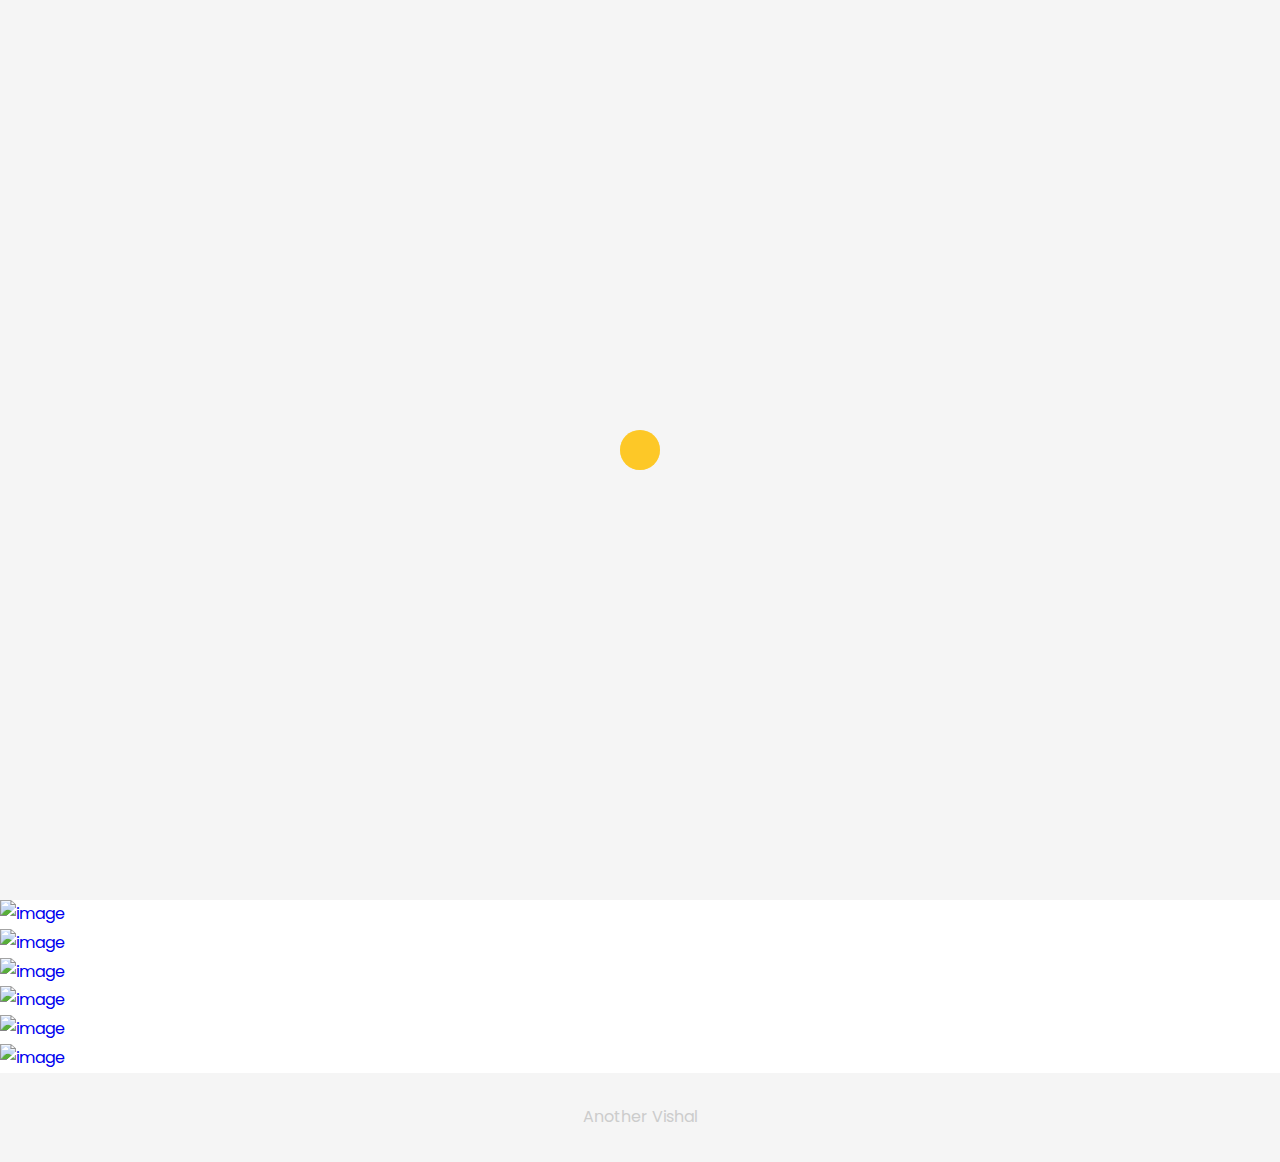
==== index.html @ 0dd6802a "nav fixed on index" ====
<!DOCTYPE html>
<html lang="en">

<head>
    <meta charset="utf-8">
    <meta http-equiv="X-UA-Compatible" content="IE=edge">
    <meta name="viewport" content="width=device-width, initial-scale=1">
    <!-- The above 3 meta tags *must* come first in the head; any other head content must come *after* these tags -->
    <title>Another</title>
    <link rel="icon" href="img/logo.png" type="image/x-icon">

    <!-- Bootstrap -->
    <link href="css/bootstrap.min.css" rel="stylesheet">
    <link href="ionicons/css/ionicons.min.css" rel="stylesheet">

    <!-- main css -->
    <link href="css/style.css" rel="stylesheet">


    <!-- modernizr -->
    <script src="js/modernizr.js"></script>

    <!-- HTML5 shim and Respond.js for IE8 support of HTML5 elements and media queries -->
    <!-- WARNING: Respond.js doesn't work if you view the page via file:// -->
    <!--[if lt IE 9]>
      <script src="https://oss.maxcdn.com/html5shiv/3.7.2/html5shiv.min.js"></script>
      <script src="https://oss.maxcdn.com/respond/1.4.2/respond.min.js"></script>
    <![endif]-->
</head>

<body>
 <!-- Preloader -->
 <div id="preloader">
    <div class="pre-container">
        <div class="spinner">
            <div class="double-bounce1"></div>
            <div class="double-bounce2"></div>
        </div>
    </div>
</div>
<!-- end Preloader -->

<div class="container-fluid">
    <!-- box header -->
    <!-- <header class="box-header"> -->
        <header >
        <!-- <div class="box-logo">
            <a href="index.html"><img src="img/logo.png" width="80" alt="Logo"></a>
        </div> -->

        <div>
            <link rel="stylesheet" href="/MyNavcss.css">
        <nav class="navbar">
            <!-- <a href="#" class="nav-logo">WebDev.</a> -->
            <div class="box-logo">
                <a href="index.html"><img src="img/logo1-01.png" height = 100 width=auto alt="Logo"></a>
            </div>
            
            
            <ul class="nav-menu">
                <li class="nav-item">
                    <a href="services.html" class="nav-link">Services</a>
                </li>
                <li class="nav-item">
                    <a href="#" class="nav-link">Blog</a>
                </li>
                <li class="nav-item">
                    <a href="#" class="nav-link">About</a>
                </li>
                <li class="nav-item">
                    <a href="#" class="nav-link">Contact</a>
                </li>
            </ul>
            <div class="hamburger">
                <span class="bar"></span>
                <span class="bar"></span>
                <span class="bar"></span>
            </div>
             </nav>
             <script src="/MyNavJs.js"></script>
       
            </div>
                <link rel="stylesheet" href="/css/style.css">
    
                 <!-- box-primary-nav-trigger -->
                 </header>
                 <!-- end box header -->

                 <!-- nav -->
    <nav>
        <ul class="box-primary-nav">
            <li class="box-label">About me</li>

            <li><a href="index.html">Intro</a> <i class="ion-ios-circle-filled color"></i></li>
            <li><a href="about.html">About me</a></li>
            <li><a href="services.html">services</a></li>
            <li><a href="portfolio.html">portfolio</a></li>
            <li><a href="contact.html">contact me</a></li>



            <li class="box-label">Follow me</li>

            <li class="box-social"><a href="#0"><i class="ion-social-facebook"></i></a></li>
            <li class="box-social"><a href="#0"><i class="ion-social-instagram-outline"></i></a></li>
            <li class="box-social"><a href="#0"><i class="ion-social-twitter"></i></a></li>
            <li class="box-social"><a href="#0"><i class="ion-social-dribbble"></i></a></li>
        </ul>
    </nav>
    <!-- end nav -->

    <!-- box-intro -->
    <section class="box-intro">
        <div class="table-cell">
            <h1 class="box-headline letters rotate-2">
                <span class="box-words-wrapper">
                    <b class="is-visible">Another.</b>
                    <b>&nbsp;Vishal.</b>
                  
                    <b>XR.</b>
                    <b>Design.</b>

                </span>
            </h1>
            <!-- <h5>I imagine, design and code experiences</h5> -->
        </div>

        <div class="mouse">
            <div class="scroll"></div>
        </div>
    </section>
    <!-- end box-intro -->
</div>

 <!-- portfolio div -->
 <div class="portfolio-div">
    <div class="portfolio">
        <div class="no-padding portfolio_container">



               <!-- single work -->
               <div class="col-md-6 col-sm-12 photography">
                <a href="single-project.html" class="portfolio_item">
                    <img src=img/Example.jpg alt="image" class="img-responsive" />
                    <div class="portfolio_item_hover">
                        <div class="portfolio-border clearfix">
                            <div class="item_info">
                                <span>Photorealistic smartwatch</span>
                                <em>Photography</em>
                            </div>
                        </div>
                    </div>
                </a>
            </div>
            <!-- end single work -->
            
                  <!-- single work -->
                  <div class="col-md-6 col-sm-12 photography">
                    <a href="single-project.html" class="portfolio_item">
                        <img src=img/Example.jpg alt="image" class="img-responsive" />
                        <div class="portfolio_item_hover">
                            <div class="portfolio-border clearfix">
                                <div class="item_info">
                                    <span>Photorealistic smartwatch</span>
                                    <em>Photography</em>
                                </div>
                            </div>
                        </div>
                    </a>
                </div>
                <!-- end single work -->
                  <!-- single work -->
                  <div class="col-md-6 col-sm-12 photography">
                    <a href="single-project.html" class="portfolio_item">
                        <img src=img/Example.jpg alt="image" class="img-responsive" />
                        <div class="portfolio_item_hover">
                            <div class="portfolio-border clearfix">
                                <div class="item_info">
                                    <span>Photorealistic smartwatch</span>
                                    <em>Photography</em>
                                </div>
                            </div>
                        </div>
                    </a>
                </div>
                <!-- end single work -->
                  <!-- single work -->
                  <div class="col-md-6 col-sm-12 photography">
                    <a href="single-project.html" class="portfolio_item">
                        <img src=img/Example.jpg alt="image" class="img-responsive" />
                        <div class="portfolio_item_hover">
                            <div class="portfolio-border clearfix">
                                <div class="item_info">
                                    <span>Photorealistic smartwatch</span>
                                    <em>Photography</em>
                                </div>
                            </div>
                        </div>
                    </a>
                </div>
                <!-- end single work -->
                  <!-- single work -->
                  <div class="col-md-6 col-sm-12 photography">
                    <a href="single-project.html" class="portfolio_item">
                        <img src=img/Example.jpg alt="image" class="img-responsive" />
                        <div class="portfolio_item_hover">
                            <div class="portfolio-border clearfix">
                                <div class="item_info">
                                    <span>Photorealistic smartwatch</span>
                                    <em>Photography</em>
                                </div>
                            </div>
                        </div>
                    </a>
                </div>
                <!-- end single work -->
                   <!-- single work -->
                   <div class="col-md-6 col-sm-12 photography">
                    <a href="single-project.html" class="portfolio_item">
                        <img src=img/Example.jpg alt="image" class="img-responsive" />
                        <div class="portfolio_item_hover">
                            <div class="portfolio-border clearfix">
                                <div class="item_info">
                                    <span>Photorealistic smartwatch</span>
                                    <em>Photography</em>
                                </div>
                            </div>
                        </div>
                    </a>
                </div>
                <!-- end single work -->


            <!-- single 
            <div class="col-md-3 col-sm-6 graphics ads">
                <a href="single-project.html" class="portfolio_item">
                    <img src=img/Example.jpg alt="image" class="img-responsive" />
                    <div class="portfolio_item_hover">
                        <div class="portfolio-border clearfix">
                            <div class="item_info">
                                <span>Mobile devices</span>
                                <em>Graphics / Ads</em>
                            </div>
                        </div>
                    </div>
                </a>
            </div>
             end single work -->

        

    



     
        </div>
        <!-- end portfolio_container -->
    </div>
    <!-- portfolio -->
</div>
<!-- end portfolio div -->


    <!-- footer -->
    <footer>
        <div class="container-fluid">
            <p class="copyright">Another Vishal</p>
        </div>
    </footer>
    <!-- end footer -->

    <!-- back to top -->
    <a href="#0" class="cd-top"><i class="ion-android-arrow-up"></i></a>
    <!-- end back to top -->



    <!-- jQuery -->
    <script src="js/jquery-2.1.1.js"></script>
    <!--  plugins -->
    <script src="js/bootstrap.min.js"></script>
    <script src="js/menu.js"></script>
    <script src="js/animated-headline.js"></script>
    <script src="js/isotope.pkgd.min.js"></script>


    <!--  custom script -->
    <script src="js/custom.js"></script>

</body>

</html>
---- css/style.css ----
/*
* Box Theme
* Created by : Ahmed Eissa
* website : www.ahmedessa.net
* behance : https://www.behance.net/3essa
*/


/* Table of Content
==================================================
	- Google fonts & font family -
	- General -
    - typography -
    - Preloader -
	- Header -
    - box intro section -
    - Portfoilo section -
    - Footer -
    - About page -
    - Services page -
    - contact page -
    - Portfolio single page -
    - Responsive media queries -
*/


/* Google fonts & font family
==================================================*/

@import url(https://fonts.googleapis.com/css?family=Poppins:400,500,600,700);

/* General
==================================================*/

html,
body {
    height: 100%;
    font-family: 'Poppins', sans-serif;
    line-height: 1.8;
    color: #999
}

.no-padding {
    padding-left: 0;
    padding-right: 0;
}

.no-padding [class^="col-"] {
    padding-left: 0;
    padding-right: 0;
}

.main-container {
    padding: 100px 0;
}

.center {
    text-align: center;
}

a {
    -webkit-transition: all .3s;
    transition: all .3s
}

.uppercase {
    text-transform: uppercase;
}

.h-30 {
    height: 30px
}

.h-10 {
    height: 10px
}

.color {
    color: #ffbf00;
    font-size: 11px;
}


/* typography
==================================================*/

h1 {
    color: #393939;
    font-size: 60px;
    text-transform: uppercase;
}

h3 {
    color: #393939;
}

h5 {
    color: #ffbf00;
}


/* preloader
==================================================*/

#preloader {
    position: fixed;
    top: 0;
    left: 0;
    right: 0;
    bottom: 0;
    background-color: #f5f5f5;
    /* change if the mask should be a color other than white */
    z-index: 1000;
    /* makes sure it stays on top */
}

.pre-container {
    position: absolute;
    left: 50%;
    top: 50%;
    bottom: auto;
    right: auto;
    -webkit-transform: translateX(-50%) translateY(-50%);
    transform: translateX(-50%) translateY(-50%);
    text-align: center;
}

.spinner {
    width: 40px;
    height: 40px;
    position: relative;
    margin: 100px auto;
}

.double-bounce1,
.double-bounce2 {
    width: 100%;
    height: 100%;
    border-radius: 50%;
    background-color: #ffbf00;
    opacity: 0.6;
    position: absolute;
    top: 0;
    left: 0;
    -webkit-animation: bounce 2.0s infinite ease-in-out;
    animation: bounce 2.0s infinite ease-in-out;
}

.double-bounce2 {
    -webkit-animation-delay: -1.0s;
    animation-delay: -1.0s;
}

@-webkit-keyframes bounce {
    0%,
    100% {
        -webkit-transform: scale(0.0)
    }
    50% {
        -webkit-transform: scale(1.0)
    }
}

@keyframes bounce {
    0%,
    100% {
        transform: scale(0.0);
        -webkit-transform: scale(0.0);
    }
    50% {
        transform: scale(1.0);
        -webkit-transform: scale(1.0);
    }
}


/* headr
==================================================*/

.box-header {
    position: absolute;
    top: 0;
    left: 0;
    background: rgba(255, 255, 255, 0.95);
    height: 50px;
    width: 100%;
    z-index: 3;
    box-shadow: 0 1px 2px rgba(0, 0, 0, 0.3);
    -webkit-font-smoothing: antialiased;
    -moz-osx-font-smoothing: grayscale;
}

.box-header {
    height: 80px;
    background: transparent;
    box-shadow: none;
}

.box-header {
    -webkit-transition: background-color 0.3s;
    transition: background-color 0.3s;
    -webkit-transform: translate3d(0, 0, 0);
    transform: translate3d(0, 0, 0);
    -webkit-backface-visibility: hidden;
    backface-visibility: hidden;
}

.box-header.is-fixed {
    position: fixed;
    top: -80px;
    background-color: rgba(255, 255, 255, 0.96);
    -webkit-transition: -webkit-transform 0.3s;
    transition: -webkit-transform 0.3s;
    transition: transform 0.3s;
    transition: transform 0.3s, -webkit-transform 0.3s;
}

.box-header.is-visible {
    -webkit-transform: translate3d(0, 100%, 0);
    transform: translate3d(0, 100%, 0);
}

.box-header.menu-is-open {
    background-color: rgba(255, 255, 255, 0.96);7
}

.box-logo {
    display: block;
    padding: px;
}

.box-primary-nav-trigger {
    position: absolute;
    right: 0;
    top: 0;
    height: 100%;
    width: 50px;
    background-color: #fff;
}

.box-primary-nav-trigger .box-menu-text {
    color: #393939;
    text-transform: uppercase;
    font-weight: 700;
    display: none;
}

.box-primary-nav-trigger .box-menu-icon {
    display: inline-block;
    position: absolute;
    left: 50%;
    top: 50%;
    bottom: auto;
    right: auto;
    -webkit-transform: translateX(-50%) translateY(-50%);
    transform: translateX(-50%) translateY(-50%);
    width: 18px;
    height: 2px;
    background-color: #393939;
    -webkit-transition: background-color 0.3s;
    transition: background-color 0.3s;
    list-style: none;
}

.box-primary-nav-trigger .box-menu-icon::before,
.box-primary-nav-trigger .box-menu-icon:after {
    content: '';
    width: 100%;
    height: 100%;
    position: absolute;
    background-color: #393939;
    right: 0;
    -webkit-transition: -webkit-transform .3s, top .3s, background-color 0s;
    -webkit-transition: top .3s, background-color 0s, -webkit-transform .3s;
    transition: top .3s, background-color 0s, -webkit-transform .3s;
    transition: transform .3s, top .3s, background-color 0s;
    transition: transform .3s, top .3s, background-color 0s, -webkit-transform .3s;
}

.box-primary-nav-trigger .box-menu-icon::before {
    top: -5px;
}

.box-primary-nav-trigger .box-menu-icon::after {
    top: 5px;
}

.box-primary-nav-trigger .box-menu-icon.is-clicked {
    background-color: rgba(255, 255, 255, 0);
}

.box-primary-nav-trigger .box-menu-icon.is-clicked::before,
.box-primary-nav-trigger .box-menu-icon.is-clicked::after {
    background-color: 393939;
}

.box-primary-nav-trigger .box-menu-icon.is-clicked::before {
    top: 0;
    -webkit-transform: rotate(135deg);
    transform: rotate(135deg);
}

.box-primary-nav-trigger .box-menu-icon.is-clicked::after {
    top: 0;
    -webkit-transform: rotate(225deg);
    transform: rotate(225deg);
}

.box-primary-nav-trigger {
    width: 100px;
    padding-left: 1em;
    background-color: transparent;
    height: 30px;
    line-height: 30px;
    right: 10px;
    top: 50%;
    bottom: auto;
    -webkit-transform: translateY(-50%);
    transform: translateY(-50%);
}

.box-primary-nav-trigger .box-menu-text {
    display: inline-block;
}

.box-primary-nav-trigger .box-menu-icon {
    left: auto;
    right: 1em;
    -webkit-transform: translateX(0) translateY(-50%);
    transform: translateX(0) translateY(-50%);
}

.box-primary-nav {
    position: fixed;
    left: 0;
    top: 0;
    height: 100%;
    width: 100%;
    background: rgba(0, 0, 0, 0.96);
    z-index: 2;
    text-align: center;
    padding: 50px 0;
    -webkit-backface-visibility: hidden;
    backface-visibility: hidden;
    overflow: auto;
    -webkit-overflow-scrolling: touch;
    -webkit-transform: translateY(-100%);
    transform: translateY(-100%);
    -webkit-transition-property: -webkit-transform;
    transition-property: -webkit-transform;
    transition-property: transform;
    transition-property: transform, -webkit-transform;
    -webkit-transition-duration: 0.4s;
    transition-duration: 0.4s;
    list-style: none;
}

.box-primary-nav li {
    font-size: 22px;
    font-size: 1.375rem;
    font-weight: 300;
    -webkit-font-smoothing: antialiased;
    -moz-osx-font-smoothing: grayscale;
    margin: .2em 0;
    text-transform: capitalize;
}

.box-primary-nav a {
    display: inline-block;
    padding: .4em 1em;
    border-radius: 0.25em;
    -webkit-transition: all 0.2s;
    transition: all 0.2s;
    color: #fff;
    text-decoration: none;
    font-weight: bold;
}
.box-primary-nav a:focus {
    outline: none;
}

.no-touch .box-primary-nav a:hover {
    text-decoration: none;
    color: #ddd;
}

.box-primary-nav .box-label {
    color: #ffbf00;
    text-transform: uppercase;
    font-weight: 700;
    font-size: 17px;
    margin: 2.4em 0 .8em;
}

.box-primary-nav .box-social {
    display: inline-block;
    margin: 10px .4em;
}

.box-primary-nav .box-social a {
    width: 30px;
    height: 30px;
    padding: 0;
    font-size: 30px
}

.box-primary-nav.is-visible {
    -webkit-transform: translateY(0);
    transform: translateY(0);
}

.box-primary-nav {
    padding: 150px 0 0;
}

.box-primary-nav li {
    font-size: 18px;
}


/* box-intro
==================================================*/

.box-intro {
    text-align: center;
    display: table;
    height: 100vh;
    width: 100%;
}

.box-intro .table-cell {
    display: table-cell;
    vertical-align: middle;
}

.box-intro em {
    font-style: normal;
    text-transform: uppercase
}

b i:last-child {
    color: #ffbf00 !important;
}

.box-intro h5 {
    letter-spacing: 4px;
    text-transform: uppercase;
    color: #999;
    line-height: 1.7
}


/* mouse effect */

.mouse {
    position: absolute;
    width: 22px;
    height: 42px;
    bottom: 40px;
    left: 50%;
    margin-left: -12px;
    border-radius: 15px;
    border: 2px solid #888;
    -webkit-animation: intro 1s;
    animation: intro 1s;
}

.scroll {
    display: block;
    width: 3px;
    height: 3px;
    margin: 6px auto;
    border-radius: 4px;
    background: #888;
    -webkit-animation: finger 2s infinite;
    animation: finger 2s infinite;
}

@-webkit-keyframes intro {
    0% {
        opacity: 0;
        -webkit-transform: translateY(40px);
        transform: translateY(40px);
    }
    100% {
        opacity: 1;
        -webkit-transform: translateY(0);
        transform: translateY(0);
    }
}

@keyframes intro {
    0% {
        opacity: 0;
        -webkit-transform: translateY(40px);
        transform: translateY(40px);
    }
    100% {
        opacity: 1;
        -webkit-transform: translateY(0);
        transform: translateY(0);
    }
}

@-webkit-keyframes finger {
    0% {
        opacity: 1;
    }
    100% {
        opacity: 0;
        -webkit-transform: translateY(20px);
        transform: translateY(20px);
    }
}

@keyframes finger {
    0% {
        opacity: 1;
    }
    100% {
        opacity: 0;
        -webkit-transform: translateY(20px);
        transform: translateY(20px);
    }
}


/* text rotate */

.box-headline {
    font-size: 130px;
    line-height: 1.0;
}

.box-words-wrapper {
    display: inline-block;
    position: relative;
}

.box-words-wrapper b {
    display: inline-block;
    position: absolute;
    white-space: nowrap;
    left: 0;
    top: 0;
}

.box-words-wrapper b.is-visible {
    position: relative;
}

.no-js .box-words-wrapper b {
    opacity: 0;
}

.no-js .box-words-wrapper b.is-visible {
    opacity: 1;
}

.box-headline.rotate-2 .box-words-wrapper {
    -webkit-perspective: 300px;
    perspective: 300px;
}

.box-headline.rotate-2 i,
.box-headline.rotate-2 em {
    display: inline-block;
    -webkit-backface-visibility: hidden;
    backface-visibility: hidden;
}

.box-headline.rotate-2 b {
    opacity: 0;
}

.box-headline.rotate-2 i {
    -webkit-transform-style: preserve-3d;
    transform-style: preserve-3d;
    -webkit-transform: translateZ(-20px) rotateX(90deg);
    transform: translateZ(-20px) rotateX(90deg);
    opacity: 0;
}

.is-visible .box-headline.rotate-2 i {
    opacity: 1;
}

.box-headline.rotate-2 i.in {
    -webkit-animation: box-rotate-2-in 0.4s forwards;
    animation: box-rotate-2-in 0.4s forwards;
}

.box-headline.rotate-2 i.out {
    -webkit-animation: box-rotate-2-out 0.4s forwards;
    animation: box-rotate-2-out 0.4s forwards;
}

.box-headline.rotate-2 em {
    -webkit-transform: translateZ(20px);
    transform: translateZ(20px);
}

.no-csstransitions .box-headline.rotate-2 i {
    -webkit-transform: rotateX(0deg);
    transform: rotateX(0deg);
    opacity: 0;
}

.no-csstransitions .box-headline.rotate-2 i em {
    -webkit-transform: scale(1);
    transform: scale(1);
}

.no-csstransitions .box-headline.rotate-2 .is-visible i {
    opacity: 1;
}

@-webkit-keyframes box-rotate-2-in {
    0% {
        opacity: 0;
        -webkit-transform: translateZ(-20px) rotateX(90deg);
    }
    60% {
        opacity: 1;
        -webkit-transform: translateZ(-20px) rotateX(-10deg);
    }
    100% {
        opacity: 1;
        -webkit-transform: translateZ(-20px) rotateX(0deg);
    }
}

@keyframes box-rotate-2-in {
    0% {
        opacity: 0;
        -webkit-transform: translateZ(-20px) rotateX(90deg);
        transform: translateZ(-20px) rotateX(90deg);
    }
    60% {
        opacity: 1;
        -webkit-transform: translateZ(-20px) rotateX(-10deg);
        transform: translateZ(-20px) rotateX(-10deg);
    }
    100% {
        opacity: 1;
        -webkit-transform: translateZ(-20px) rotateX(0deg);
        transform: translateZ(-20px) rotateX(0deg);
    }
}

@-webkit-keyframes box-rotate-2-out {
    0% {
        opacity: 1;
        -webkit-transform: translateZ(-20px) rotateX(0);
    }
    60% {
        opacity: 0;
        -webkit-transform: translateZ(-20px) rotateX(-100deg);
    }
    100% {
        opacity: 0;
        -webkit-transform: translateZ(-20px) rotateX(-90deg);
    }
}

@keyframes box-rotate-2-out {
    0% {
        opacity: 1;
        -webkit-transform: translateZ(-20px) rotateX(0);
        transform: translateZ(-20px) rotateX(0);
    }
    60% {
        opacity: 0;
        -webkit-transform: translateZ(-20px) rotateX(-100deg);
        transform: translateZ(-20px) rotateX(-100deg);
    }
    100% {
        opacity: 0;
        -webkit-transform: translateZ(-20px) rotateX(-90deg);
        transform: translateZ(-20px) rotateX(-90deg);
    }
}


/* portfolio section
==================================================*/

.portfolio .categories-grid span {
    font-size: 30px;
    margin-bottom: 30px;
    display: inline-block;
}

.portfolio .categories-grid .categories ul li {
    list-style: none;
    margin: 20px 0;
}

.portfolio .categories-grid .categories ul li a {
    display: inline-block;
    color: #60606e;
    padding: 0 10px;
    margin: 0 10px;
    -webkit-transition: all .2s ease-in-out .2s;
    transition: all .2s ease-in-out .2s;
}

.portfolio .categories-grid .categories ul li a:hover,
.portfolio .categories-grid .categories ul li a:focus {
    text-decoration: none;
}

.portfolio .categories-grid .categories ul li a.active {
    margin-left: 0;
    background-color: #ffbf00;
    padding: 0px 20px;
    color: white;
    border-radius: 25px;
    text-decoration: none;
}

.portfolio_filter {
    padding-left: 0;
}

.portfolio_item {
    position: relative;
    overflow: hidden;
    display: block;
}

.portfolio_item .portfolio_item_hover {
    position: absolute;
    top: 0px;
    left: 0px;
    height: 100%;
    width: 100%;
    background-color: rgba(0, 0, 0, .8);
    -webkit-transform: translate(-100%);
    transform: translate(-100%);
    opacity: 0;
    -webkit-transition: all .2s ease-in-out;
    transition: all .2s ease-in-out;
}

.portfolio_item .portfolio_item_hover .item_info {
    text-align: center;
    position: absolute;
    top: 50%;
    left: 50%;
    -webkit-transform: translate(-50%, -50%);
    transform: translate(-50%, -50%);
    padding: 10px;
    width: 100%;
    font-weight: bold;
}

.portfolio_item .portfolio_item_hover .item_info span {
    display: block;
    color: #fff;
    font-size: 18px;
    -webkit-transform: translateX(-100px);
    transform: translateX(-100px);
    -webkit-transition: all .2s ease-in-out .2s;
    transition: all .2s ease-in-out .2s;
    opacity: 0;
}

.portfolio_item .portfolio_item_hover .item_info em {
    font-style: normal;
    display: inline-block;
    background-color: #ffbf00;
    padding: 5px 20px;
    border-radius: 25px;
    color: #333;
    margin-top: 10px;
    -webkit-transform: translateX(-100px);
    transform: translateX(-100px);
    -webkit-transition: all .3s ease-in-out .3s;
    transition: all .3s ease-in-out .3s;
    opacity: 0;
    font-size: 10px;
    letter-spacing: 2px;
}

.portfolio_item:hover .portfolio_item_hover {
    opacity: 1;
    -webkit-transform: translateX(0);
    transform: translateX(0);
}

.portfolio_item:hover .item_info em,
.portfolio_item:hover .item_info span {
    opacity: 1;
    -webkit-transform: translateX(0);
    transform: translateX(0);
}

.portfolio .categories-grid .categories ul li {
    float: left;
}

.portfolio .categories-grid .categories ul li a {
    padding: 0 10px;
    -webkit-transition: all .2s ease-in-out .2s;
    transition: all .2s ease-in-out .2s;
}

.portfolio_filter {
    padding-left: 0;
    display: inline-block;
    margin: 0 auto;
    text-align: center;
    margin-bottom: 50px;
}

.portfolio-inner {
    padding-bottom: 0 !important;
    padding-top: 55px;
}


/* footer
==================================================*/

footer {
    padding: 30px 0;
    text-align: center;
    background: #f5f5f5
}

.copyright {
    color: #ccc;
    margin-bottom: 0;
}

footer img {
    margin: 0 auto;
}


/* backto top
==================================================*/

.cd-top {
    display: inline-block;
    height: 40px;
    width: 40px;
    position: fixed;
    bottom: 20px;
    line-height: 40px;
    font-size: 20px;
    right: 10px;
    text-align: center;
    color: #fff;
    background: rgba(255, 191, 0, 0.8);
    visibility: hidden;
    opacity: 0;
    -webkit-transition: opacity .3s 0s, visibility 0s .3s;
    transition: opacity .3s 0s, visibility 0s .3s;
}

.cd-top.cd-is-visible,
.cd-top.cd-fade-out,
.no-touch .cd-top:hover {
    -webkit-transition: opacity .3s 0s, visibility 0s 0s;
    transition: opacity .3s 0s, visibility 0s 0s;
}

.cd-top.cd-is-visible {
    /* the button becomes visible */
    visibility: visible;
    opacity: 1;
}

.cd-top.cd-fade-out {
    opacity: .5;
}

.no-touch .cd-top:hover,
.no-touch .cd-top:focus {
    background-color: #ffbf00;
    opacity: 1;
    color: #fff;
}


/* About page
==================================================*/

.top-bar {
    color: #333;
    padding: 150px 0 150px;
    background: -webkit-linear-gradient( rgba(255, 255, 255, .8), rgba(255, 255, 255, .8)), url(../img/01.jpg);
    background: linear-gradient( rgba(255, 255, 255, .8), rgba(255, 255, 255, .8)), url(../img/01.jpg);
    background-size: cover;
    background-attachment: fixed;
    background-position: center center;
    text-align: center;
}

.top-bar h1 {
    font-size: 60px;
    text-transform: uppercase;
    font-weight: 700;
    color: #999;
    line-height: 50px;
}

.top-bar p {
    font-size: 15px;
    text-transform: uppercase;
    font-weight: 500;
    color: #777;
}

.top-bar p a {
    color: #777;
}

.top-bar p a:hover,
.top-bar p a:focus {
    color: #555;
    text-decoration: none;
}

.social-ul {
    list-style: none;
    display: inline-block;
    padding-left: 0;
}

.social-ul li {
    margin: 0 10px;
    float: left;
}

.social-ul li a {
    font-size: 25px;
    color: #555;
    -webkit-transition: all .3s;
    transition: all .3s;
}

.social-ul li a:hover {
    color: #888;
}


/* Services page
==================================================*/

.size-50 {
    font-size: 50px;
}

.service-box {
    margin-bottom: 30px;
}

.service-box h3 {
    margin-top: 0;
}


/* contact page
==================================================*/

.details-text i {
    margin-right: 10px;
}

.textarea-contact {
    height: 200px;
    width: 100%;
    border: solid 1px rgba(0, 0, 0, .1);
    position: relative;
}

.textarea-contact textarea {
    height: 100%;
    width: 100%;
    border: 0;
    padding: 20px;
    background-color: transparent;
    float: left;
    z-index: 2;
    font-size: 14px;
    color: #9a9a9a;
    resize: none;
}

.textarea-contact > span {
    position: absolute;
    top: 20px;
    left: 20px;
    -webkit-transform: translateY(-50%);
    transform: translateY(-50%);
    font-size: 12px;
    text-transform: uppercase;
    color: #cdcdcd;
    -webkit-transition: all .2s ease-in-out;
    transition: all .2s ease-in-out;
    z-index: 1;
}

.input-contact {
    height: 40px;
    width: 100%;
    border: solid 1px rgba(0, 0, 0, .1);
    position: relative;
    margin-bottom: 30px;
}

.input-contact input[type="text"] {
    height: 100%;
    width: 100%;
    border: 0;
    padding: 0 20px;
    float: left;
    position: relative;
    background-color: transparent;
    z-index: 2;
    font-size: 14px;
    color: #9a9a9a;
}

.input-contact > span {
    position: absolute;
    top: 50%;
    left: 20px;
    -webkit-transform: translateY(-50%);
    transform: translateY(-50%);
    font-size: 12px;
    text-transform: uppercase;
    color: #cdcdcd;
    -webkit-transition: all .2s ease-in-out;
    transition: all .2s ease-in-out;
    z-index: 1;
}

.input-contact > span.active,
.textarea-contact > span.active {
    color: #ffbf00;
    font-size: 10px;
    top: 0px;
    left: 5px;
    background-color: #fff;
    padding: 5px
}

input:focus,
textarea:focus {
    outline: none;
}

.contact-info {
    margin-top: 20px;
}

.contact-info i {
    height: 30px;
    width: 30px;
    display: inline-block;
    background: #ffbf00;
    text-align: center;
    line-height: 33px;
    margin-right: 10px;
    color: #fff;
    font-size: 21px;
}

.contact-info p {
    display: inline-block;
    margin-right: 20px;
}

.btn-box {
    background: #ffbf00;
    padding: 10px 50px;
    border-radius: 0;
    color: #fff;
    margin-top: 20px;
    text-transform: uppercase;
    letter-spacing: 2px;
    font-weight: 500;
}

.btn-box:hover,
.btn-box:focus {
    background: #F5B700;
    color: #fff;
}


/* single project page
==================================================*/

.cat-ul {
    padding-left: 0;
    list-style: none
}

.cat-ul li i {
    margin-right: 10px;
    color: #ffbf00;
}


/* Responsive media queries
==================================================*/

@media (max-width: 991px) {
    .portfolio .categories-grid span {
        margin-bottom: 0;
        text-align: center;
        width: 100%;
    }
    .portfolio .categories-grid .categories ul li {
        text-align: center;
    }
    .portfolio .categories-grid .categories ul li a {
        margin-left: 0;
    }
    .col-md-6 h3 {
        margin-top: 30px;
    }
}

@media only screen and (max-width: 670px) {
    .box-headline {
        font-size: 100px;
    }
    .box-intro h5 {
        font-size: 12px;
    }
    .box-primary-nav a {
        padding: 5px 1em;
        font-size: 14px;
    }
    .box-primary-nav {
        padding: 80px 0 0;
    }
    .box-primary-nav .box-social a {
        font-size: 23px;
    }
    .top-bar h1 {
        font-size: 40px;
        line-height: 30px;
    }
    .portfolio .categories-grid .categories ul li {
        float: none;
    }
}

@media only screen and (max-width: 520px) {
    .box-headline {
        font-size: 80px;
    }
    .box-intro h5 {
        font-size: 12px;
    }
    .main-container {
        padding: 50px 0;
    }
}

@media only screen and (max-width: 420px) {
    .box-headline {
        font-size: 50px;
    }
    .box-intro h5 {
        font-size: 12px;
    }
    .top-bar h1 {
        font-size: 30px;
        line-height: 30px;
    }
}
---- MyNavcss.css ----
@import url(https://fonts.googleapis.com/css?family=Poppins:400,500,600,700);

* {
    margin: 0;
    padding: 0;
    box-sizing: border-box;
}

html {
    font-size: 100%;
    font-family: 'Roboto', sans-serif;
}

li {
    list-style: none;
}

a {
    text-decoration: none;
}

.header{

    border-bottom: 1px solid #E2E8F0;
}

.navbar {
    
    /* overflow: hidden;
    background-color: #333; */
    position: fixed; /* Set the navbar to fixed position */
    top: 0; /* Position the navbar at the top of the page */
    width: 100%; /* Full width */  
    /* right: 0%;
     */
     left: 0;
     

     z-index:1; /*Add this*/
  
    display: flex;
    /* flex-direction: row; */
    background-color: rgb(255, 255, 255);
    box-shadow:
    0 10px 10px rgba(0, 0, 0, 0.05);

    justify-content: flex-end;
    align-items: center;
    padding: 1.5rem 4rem;
    
}

.hamburger {
    display: none;
}

.bar {
    display: block;
    width: 25px;
    height: 3px;
    margin: 5px auto;
    -webkit-transition: all 0.3s ease-in-out;
    transition: all 0.3s ease-in-out;
    background-color: #101010;
}

.nav-menu {
    display: flex;
    justify-content: space-between;
    align-items: center;
}

.nav-item {
    margin-left: 5rem;
}

.nav-link{
    font-size: 1.6rem;
    
    font-weight: 450;
    color: #393939;
    text-transform: uppercase;
    
}

.nav-link:hover{
    color: #ffbf00;
}

.nav-logo {
    font-size: 2.1rem;
    font-weight: 500;
    color: #482ff7;
}

.box-logo {
    position: fixed;
    left : 3%;
  
    display: block;
    
}

@media only screen and (max-width: 768px) {
    .nav-menu {
        position: fixed;
        left: -100%;
        top: 5rem;
        flex-direction: column;
        background-color: #fff;
        width: 100%;
        border-radius: 10px;
        text-align: center;
        transition: 0.3s;
        box-shadow:
            0 10px 27px rgba(0, 0, 0, 0.05);
    }

    .nav-menu.active {
        left: 0;
    }

    .nav-item {
        margin: 2.5rem 0;
    }

    .hamburger {
        display: block;
        cursor: pointer;
    }

    .hamburger.active .bar:nth-child(2) {
        opacity: 0;
    }

    .hamburger.active .bar:nth-child(1) {
        -webkit-transform: translateY(8px) rotate(45deg);
        transform: translateY(8px) rotate(45deg);
    }

    .hamburger.active .bar:nth-child(3) {
        -webkit-transform: translateY(-8px) rotate(-45deg);
        transform: translateY(-8px) rotate(-45deg);
    }
}
---- css/style.css ----
/*
* Box Theme
* Created by : Ahmed Eissa
* website : www.ahmedessa.net
* behance : https://www.behance.net/3essa
*/


/* Table of Content
==================================================
	- Google fonts & font family -
	- General -
    - typography -
    - Preloader -
	- Header -
    - box intro section -
    - Portfoilo section -
    - Footer -
    - About page -
    - Services page -
    - contact page -
    - Portfolio single page -
    - Responsive media queries -
*/


/* Google fonts & font family
==================================================*/

@import url(https://fonts.googleapis.com/css?family=Poppins:400,500,600,700);

/* General
==================================================*/

html,
body {
    height: 100%;
    font-family: 'Poppins', sans-serif;
    line-height: 1.8;
    color: #999
}

.no-padding {
    padding-left: 0;
    padding-right: 0;
}

.no-padding [class^="col-"] {
    padding-left: 0;
    padding-right: 0;
}

.main-container {
    padding: 100px 0;
}

.center {
    text-align: center;
}

a {
    -webkit-transition: all .3s;
    transition: all .3s
}

.uppercase {
    text-transform: uppercase;
}

.h-30 {
    height: 30px
}

.h-10 {
    height: 10px
}

.color {
    color: #ffbf00;
    font-size: 11px;
}


/* typography
==================================================*/

h1 {
    color: #393939;
    font-size: 60px;
    text-transform: uppercase;
}

h3 {
    color: #393939;
}

h5 {
    color: #ffbf00;
}


/* preloader
==================================================*/

#preloader {
    position: fixed;
    top: 0;
    left: 0;
    right: 0;
    bottom: 0;
    background-color: #f5f5f5;
    /* change if the mask should be a color other than white */
    z-index: 1000;
    /* makes sure it stays on top */
}

.pre-container {
    position: absolute;
    left: 50%;
    top: 50%;
    bottom: auto;
    right: auto;
    -webkit-transform: translateX(-50%) translateY(-50%);
    transform: translateX(-50%) translateY(-50%);
    text-align: center;
}

.spinner {
    width: 40px;
    height: 40px;
    position: relative;
    margin: 100px auto;
}

.double-bounce1,
.double-bounce2 {
    width: 100%;
    height: 100%;
    border-radius: 50%;
    background-color: #ffbf00;
    opacity: 0.6;
    position: absolute;
    top: 0;
    left: 0;
    -webkit-animation: bounce 2.0s infinite ease-in-out;
    animation: bounce 2.0s infinite ease-in-out;
}

.double-bounce2 {
    -webkit-animation-delay: -1.0s;
    animation-delay: -1.0s;
}

@-webkit-keyframes bounce {
    0%,
    100% {
        -webkit-transform: scale(0.0)
    }
    50% {
        -webkit-transform: scale(1.0)
    }
}

@keyframes bounce {
    0%,
    100% {
        transform: scale(0.0);
        -webkit-transform: scale(0.0);
    }
    50% {
        transform: scale(1.0);
        -webkit-transform: scale(1.0);
    }
}


/* headr
==================================================*/

.box-header {
    position: absolute;
    top: 0;
    left: 0;
    background: rgba(255, 255, 255, 0.95);
    height: 50px;
    width: 100%;
    z-index: 3;
    box-shadow: 0 1px 2px rgba(0, 0, 0, 0.3);
    -webkit-font-smoothing: antialiased;
    -moz-osx-font-smoothing: grayscale;
}

.box-header {
    height: 80px;
    background: transparent;
    box-shadow: none;
}

.box-header {
    -webkit-transition: background-color 0.3s;
    transition: background-color 0.3s;
    -webkit-transform: translate3d(0, 0, 0);
    transform: translate3d(0, 0, 0);
    -webkit-backface-visibility: hidden;
    backface-visibility: hidden;
}

.box-header.is-fixed {
    position: fixed;
    top: -80px;
    background-color: rgba(255, 255, 255, 0.96);
    -webkit-transition: -webkit-transform 0.3s;
    transition: -webkit-transform 0.3s;
    transition: transform 0.3s;
    transition: transform 0.3s, -webkit-transform 0.3s;
}

.box-header.is-visible {
    -webkit-transform: translate3d(0, 100%, 0);
    transform: translate3d(0, 100%, 0);
}

.box-header.menu-is-open {
    background-color: rgba(255, 255, 255, 0.96);7
}

.box-logo {
    display: block;
    padding: px;
}

.box-primary-nav-trigger {
    position: absolute;
    right: 0;
    top: 0;
    height: 100%;
    width: 50px;
    background-color: #fff;
}

.box-primary-nav-trigger .box-menu-text {
    color: #393939;
    text-transform: uppercase;
    font-weight: 700;
    display: none;
}

.box-primary-nav-trigger .box-menu-icon {
    display: inline-block;
    position: absolute;
    left: 50%;
    top: 50%;
    bottom: auto;
    right: auto;
    -webkit-transform: translateX(-50%) translateY(-50%);
    transform: translateX(-50%) translateY(-50%);
    width: 18px;
    height: 2px;
    background-color: #393939;
    -webkit-transition: background-color 0.3s;
    transition: background-color 0.3s;
    list-style: none;
}

.box-primary-nav-trigger .box-menu-icon::before,
.box-primary-nav-trigger .box-menu-icon:after {
    content: '';
    width: 100%;
    height: 100%;
    position: absolute;
    background-color: #393939;
    right: 0;
    -webkit-transition: -webkit-transform .3s, top .3s, background-color 0s;
    -webkit-transition: top .3s, background-color 0s, -webkit-transform .3s;
    transition: top .3s, background-color 0s, -webkit-transform .3s;
    transition: transform .3s, top .3s, background-color 0s;
    transition: transform .3s, top .3s, background-color 0s, -webkit-transform .3s;
}

.box-primary-nav-trigger .box-menu-icon::before {
    top: -5px;
}

.box-primary-nav-trigger .box-menu-icon::after {
    top: 5px;
}

.box-primary-nav-trigger .box-menu-icon.is-clicked {
    background-color: rgba(255, 255, 255, 0);
}

.box-primary-nav-trigger .box-menu-icon.is-clicked::before,
.box-primary-nav-trigger .box-menu-icon.is-clicked::after {
    background-color: 393939;
}

.box-primary-nav-trigger .box-menu-icon.is-clicked::before {
    top: 0;
    -webkit-transform: rotate(135deg);
    transform: rotate(135deg);
}

.box-primary-nav-trigger .box-menu-icon.is-clicked::after {
    top: 0;
    -webkit-transform: rotate(225deg);
    transform: rotate(225deg);
}

.box-primary-nav-trigger {
    width: 100px;
    padding-left: 1em;
    background-color: transparent;
    height: 30px;
    line-height: 30px;
    right: 10px;
    top: 50%;
    bottom: auto;
    -webkit-transform: translateY(-50%);
    transform: translateY(-50%);
}

.box-primary-nav-trigger .box-menu-text {
    display: inline-block;
}

.box-primary-nav-trigger .box-menu-icon {
    left: auto;
    right: 1em;
    -webkit-transform: translateX(0) translateY(-50%);
    transform: translateX(0) translateY(-50%);
}

.box-primary-nav {
    position: fixed;
    left: 0;
    top: 0;
    height: 100%;
    width: 100%;
    background: rgba(0, 0, 0, 0.96);
    z-index: 2;
    text-align: center;
    padding: 50px 0;
    -webkit-backface-visibility: hidden;
    backface-visibility: hidden;
    overflow: auto;
    -webkit-overflow-scrolling: touch;
    -webkit-transform: translateY(-100%);
    transform: translateY(-100%);
    -webkit-transition-property: -webkit-transform;
    transition-property: -webkit-transform;
    transition-property: transform;
    transition-property: transform, -webkit-transform;
    -webkit-transition-duration: 0.4s;
    transition-duration: 0.4s;
    list-style: none;
}

.box-primary-nav li {
    font-size: 22px;
    font-size: 1.375rem;
    font-weight: 300;
    -webkit-font-smoothing: antialiased;
    -moz-osx-font-smoothing: grayscale;
    margin: .2em 0;
    text-transform: capitalize;
}

.box-primary-nav a {
    display: inline-block;
    padding: .4em 1em;
    border-radius: 0.25em;
    -webkit-transition: all 0.2s;
    transition: all 0.2s;
    color: #fff;
    text-decoration: none;
    font-weight: bold;
}
.box-primary-nav a:focus {
    outline: none;
}

.no-touch .box-primary-nav a:hover {
    text-decoration: none;
    color: #ddd;
}

.box-primary-nav .box-label {
    color: #ffbf00;
    text-transform: uppercase;
    font-weight: 700;
    font-size: 17px;
    margin: 2.4em 0 .8em;
}

.box-primary-nav .box-social {
    display: inline-block;
    margin: 10px .4em;
}

.box-primary-nav .box-social a {
    width: 30px;
    height: 30px;
    padding: 0;
    font-size: 30px
}

.box-primary-nav.is-visible {
    -webkit-transform: translateY(0);
    transform: translateY(0);
}

.box-primary-nav {
    padding: 150px 0 0;
}

.box-primary-nav li {
    font-size: 18px;
}


/* box-intro
==================================================*/

.box-intro {
    text-align: center;
    display: table;
    height: 100vh;
    width: 100%;
}

.box-intro .table-cell {
    display: table-cell;
    vertical-align: middle;
}

.box-intro em {
    font-style: normal;
    text-transform: uppercase
}

b i:last-child {
    color: #ffbf00 !important;
}

.box-intro h5 {
    letter-spacing: 4px;
    text-transform: uppercase;
    color: #999;
    line-height: 1.7
}


/* mouse effect */

.mouse {
    position: absolute;
    width: 22px;
    height: 42px;
    bottom: 40px;
    left: 50%;
    margin-left: -12px;
    border-radius: 15px;
    border: 2px solid #888;
    -webkit-animation: intro 1s;
    animation: intro 1s;
}

.scroll {
    display: block;
    width: 3px;
    height: 3px;
    margin: 6px auto;
    border-radius: 4px;
    background: #888;
    -webkit-animation: finger 2s infinite;
    animation: finger 2s infinite;
}

@-webkit-keyframes intro {
    0% {
        opacity: 0;
        -webkit-transform: translateY(40px);
        transform: translateY(40px);
    }
    100% {
        opacity: 1;
        -webkit-transform: translateY(0);
        transform: translateY(0);
    }
}

@keyframes intro {
    0% {
        opacity: 0;
        -webkit-transform: translateY(40px);
        transform: translateY(40px);
    }
    100% {
        opacity: 1;
        -webkit-transform: translateY(0);
        transform: translateY(0);
    }
}

@-webkit-keyframes finger {
    0% {
        opacity: 1;
    }
    100% {
        opacity: 0;
        -webkit-transform: translateY(20px);
        transform: translateY(20px);
    }
}

@keyframes finger {
    0% {
        opacity: 1;
    }
    100% {
        opacity: 0;
        -webkit-transform: translateY(20px);
        transform: translateY(20px);
    }
}


/* text rotate */

.box-headline {
    font-size: 130px;
    line-height: 1.0;
}

.box-words-wrapper {
    display: inline-block;
    position: relative;
}

.box-words-wrapper b {
    display: inline-block;
    position: absolute;
    white-space: nowrap;
    left: 0;
    top: 0;
}

.box-words-wrapper b.is-visible {
    position: relative;
}

.no-js .box-words-wrapper b {
    opacity: 0;
}

.no-js .box-words-wrapper b.is-visible {
    opacity: 1;
}

.box-headline.rotate-2 .box-words-wrapper {
    -webkit-perspective: 300px;
    perspective: 300px;
}

.box-headline.rotate-2 i,
.box-headline.rotate-2 em {
    display: inline-block;
    -webkit-backface-visibility: hidden;
    backface-visibility: hidden;
}

.box-headline.rotate-2 b {
    opacity: 0;
}

.box-headline.rotate-2 i {
    -webkit-transform-style: preserve-3d;
    transform-style: preserve-3d;
    -webkit-transform: translateZ(-20px) rotateX(90deg);
    transform: translateZ(-20px) rotateX(90deg);
    opacity: 0;
}

.is-visible .box-headline.rotate-2 i {
    opacity: 1;
}

.box-headline.rotate-2 i.in {
    -webkit-animation: box-rotate-2-in 0.4s forwards;
    animation: box-rotate-2-in 0.4s forwards;
}

.box-headline.rotate-2 i.out {
    -webkit-animation: box-rotate-2-out 0.4s forwards;
    animation: box-rotate-2-out 0.4s forwards;
}

.box-headline.rotate-2 em {
    -webkit-transform: translateZ(20px);
    transform: translateZ(20px);
}

.no-csstransitions .box-headline.rotate-2 i {
    -webkit-transform: rotateX(0deg);
    transform: rotateX(0deg);
    opacity: 0;
}

.no-csstransitions .box-headline.rotate-2 i em {
    -webkit-transform: scale(1);
    transform: scale(1);
}

.no-csstransitions .box-headline.rotate-2 .is-visible i {
    opacity: 1;
}

@-webkit-keyframes box-rotate-2-in {
    0% {
        opacity: 0;
        -webkit-transform: translateZ(-20px) rotateX(90deg);
    }
    60% {
        opacity: 1;
        -webkit-transform: translateZ(-20px) rotateX(-10deg);
    }
    100% {
        opacity: 1;
        -webkit-transform: translateZ(-20px) rotateX(0deg);
    }
}

@keyframes box-rotate-2-in {
    0% {
        opacity: 0;
        -webkit-transform: translateZ(-20px) rotateX(90deg);
        transform: translateZ(-20px) rotateX(90deg);
    }
    60% {
        opacity: 1;
        -webkit-transform: translateZ(-20px) rotateX(-10deg);
        transform: translateZ(-20px) rotateX(-10deg);
    }
    100% {
        opacity: 1;
        -webkit-transform: translateZ(-20px) rotateX(0deg);
        transform: translateZ(-20px) rotateX(0deg);
    }
}

@-webkit-keyframes box-rotate-2-out {
    0% {
        opacity: 1;
        -webkit-transform: translateZ(-20px) rotateX(0);
    }
    60% {
        opacity: 0;
        -webkit-transform: translateZ(-20px) rotateX(-100deg);
    }
    100% {
        opacity: 0;
        -webkit-transform: translateZ(-20px) rotateX(-90deg);
    }
}

@keyframes box-rotate-2-out {
    0% {
        opacity: 1;
        -webkit-transform: translateZ(-20px) rotateX(0);
        transform: translateZ(-20px) rotateX(0);
    }
    60% {
        opacity: 0;
        -webkit-transform: translateZ(-20px) rotateX(-100deg);
        transform: translateZ(-20px) rotateX(-100deg);
    }
    100% {
        opacity: 0;
        -webkit-transform: translateZ(-20px) rotateX(-90deg);
        transform: translateZ(-20px) rotateX(-90deg);
    }
}


/* portfolio section
==================================================*/

.portfolio .categories-grid span {
    font-size: 30px;
    margin-bottom: 30px;
    display: inline-block;
}

.portfolio .categories-grid .categories ul li {
    list-style: none;
    margin: 20px 0;
}

.portfolio .categories-grid .categories ul li a {
    display: inline-block;
    color: #60606e;
    padding: 0 10px;
    margin: 0 10px;
    -webkit-transition: all .2s ease-in-out .2s;
    transition: all .2s ease-in-out .2s;
}

.portfolio .categories-grid .categories ul li a:hover,
.portfolio .categories-grid .categories ul li a:focus {
    text-decoration: none;
}

.portfolio .categories-grid .categories ul li a.active {
    margin-left: 0;
    background-color: #ffbf00;
    padding: 0px 20px;
    color: white;
    border-radius: 25px;
    text-decoration: none;
}

.portfolio_filter {
    padding-left: 0;
}

.portfolio_item {
    position: relative;
    overflow: hidden;
    display: block;
}

.portfolio_item .portfolio_item_hover {
    position: absolute;
    top: 0px;
    left: 0px;
    height: 100%;
    width: 100%;
    background-color: rgba(0, 0, 0, .8);
    -webkit-transform: translate(-100%);
    transform: translate(-100%);
    opacity: 0;
    -webkit-transition: all .2s ease-in-out;
    transition: all .2s ease-in-out;
}

.portfolio_item .portfolio_item_hover .item_info {
    text-align: center;
    position: absolute;
    top: 50%;
    left: 50%;
    -webkit-transform: translate(-50%, -50%);
    transform: translate(-50%, -50%);
    padding: 10px;
    width: 100%;
    font-weight: bold;
}

.portfolio_item .portfolio_item_hover .item_info span {
    display: block;
    color: #fff;
    font-size: 18px;
    -webkit-transform: translateX(-100px);
    transform: translateX(-100px);
    -webkit-transition: all .2s ease-in-out .2s;
    transition: all .2s ease-in-out .2s;
    opacity: 0;
}

.portfolio_item .portfolio_item_hover .item_info em {
    font-style: normal;
    display: inline-block;
    background-color: #ffbf00;
    padding: 5px 20px;
    border-radius: 25px;
    color: #333;
    margin-top: 10px;
    -webkit-transform: translateX(-100px);
    transform: translateX(-100px);
    -webkit-transition: all .3s ease-in-out .3s;
    transition: all .3s ease-in-out .3s;
    opacity: 0;
    font-size: 10px;
    letter-spacing: 2px;
}

.portfolio_item:hover .portfolio_item_hover {
    opacity: 1;
    -webkit-transform: translateX(0);
    transform: translateX(0);
}

.portfolio_item:hover .item_info em,
.portfolio_item:hover .item_info span {
    opacity: 1;
    -webkit-transform: translateX(0);
    transform: translateX(0);
}

.portfolio .categories-grid .categories ul li {
    float: left;
}

.portfolio .categories-grid .categories ul li a {
    padding: 0 10px;
    -webkit-transition: all .2s ease-in-out .2s;
    transition: all .2s ease-in-out .2s;
}

.portfolio_filter {
    padding-left: 0;
    display: inline-block;
    margin: 0 auto;
    text-align: center;
    margin-bottom: 50px;
}

.portfolio-inner {
    padding-bottom: 0 !important;
    padding-top: 55px;
}


/* footer
==================================================*/

footer {
    padding: 30px 0;
    text-align: center;
    background: #f5f5f5
}

.copyright {
    color: #ccc;
    margin-bottom: 0;
}

footer img {
    margin: 0 auto;
}


/* backto top
==================================================*/

.cd-top {
    display: inline-block;
    height: 40px;
    width: 40px;
    position: fixed;
    bottom: 20px;
    line-height: 40px;
    font-size: 20px;
    right: 10px;
    text-align: center;
    color: #fff;
    background: rgba(255, 191, 0, 0.8);
    visibility: hidden;
    opacity: 0;
    -webkit-transition: opacity .3s 0s, visibility 0s .3s;
    transition: opacity .3s 0s, visibility 0s .3s;
}

.cd-top.cd-is-visible,
.cd-top.cd-fade-out,
.no-touch .cd-top:hover {
    -webkit-transition: opacity .3s 0s, visibility 0s 0s;
    transition: opacity .3s 0s, visibility 0s 0s;
}

.cd-top.cd-is-visible {
    /* the button becomes visible */
    visibility: visible;
    opacity: 1;
}

.cd-top.cd-fade-out {
    opacity: .5;
}

.no-touch .cd-top:hover,
.no-touch .cd-top:focus {
    background-color: #ffbf00;
    opacity: 1;
    color: #fff;
}


/* About page
==================================================*/

.top-bar {
    color: #333;
    padding: 150px 0 150px;
    background: -webkit-linear-gradient( rgba(255, 255, 255, .8), rgba(255, 255, 255, .8)), url(../img/01.jpg);
    background: linear-gradient( rgba(255, 255, 255, .8), rgba(255, 255, 255, .8)), url(../img/01.jpg);
    background-size: cover;
    background-attachment: fixed;
    background-position: center center;
    text-align: center;
}

.top-bar h1 {
    font-size: 60px;
    text-transform: uppercase;
    font-weight: 700;
    color: #999;
    line-height: 50px;
}

.top-bar p {
    font-size: 15px;
    text-transform: uppercase;
    font-weight: 500;
    color: #777;
}

.top-bar p a {
    color: #777;
}

.top-bar p a:hover,
.top-bar p a:focus {
    color: #555;
    text-decoration: none;
}

.social-ul {
    list-style: none;
    display: inline-block;
    padding-left: 0;
}

.social-ul li {
    margin: 0 10px;
    float: left;
}

.social-ul li a {
    font-size: 25px;
    color: #555;
    -webkit-transition: all .3s;
    transition: all .3s;
}

.social-ul li a:hover {
    color: #888;
}


/* Services page
==================================================*/

.size-50 {
    font-size: 50px;
}

.service-box {
    margin-bottom: 30px;
}

.service-box h3 {
    margin-top: 0;
}


/* contact page
==================================================*/

.details-text i {
    margin-right: 10px;
}

.textarea-contact {
    height: 200px;
    width: 100%;
    border: solid 1px rgba(0, 0, 0, .1);
    position: relative;
}

.textarea-contact textarea {
    height: 100%;
    width: 100%;
    border: 0;
    padding: 20px;
    background-color: transparent;
    float: left;
    z-index: 2;
    font-size: 14px;
    color: #9a9a9a;
    resize: none;
}

.textarea-contact > span {
    position: absolute;
    top: 20px;
    left: 20px;
    -webkit-transform: translateY(-50%);
    transform: translateY(-50%);
    font-size: 12px;
    text-transform: uppercase;
    color: #cdcdcd;
    -webkit-transition: all .2s ease-in-out;
    transition: all .2s ease-in-out;
    z-index: 1;
}

.input-contact {
    height: 40px;
    width: 100%;
    border: solid 1px rgba(0, 0, 0, .1);
    position: relative;
    margin-bottom: 30px;
}

.input-contact input[type="text"] {
    height: 100%;
    width: 100%;
    border: 0;
    padding: 0 20px;
    float: left;
    position: relative;
    background-color: transparent;
    z-index: 2;
    font-size: 14px;
    color: #9a9a9a;
}

.input-contact > span {
    position: absolute;
    top: 50%;
    left: 20px;
    -webkit-transform: translateY(-50%);
    transform: translateY(-50%);
    font-size: 12px;
    text-transform: uppercase;
    color: #cdcdcd;
    -webkit-transition: all .2s ease-in-out;
    transition: all .2s ease-in-out;
    z-index: 1;
}

.input-contact > span.active,
.textarea-contact > span.active {
    color: #ffbf00;
    font-size: 10px;
    top: 0px;
    left: 5px;
    background-color: #fff;
    padding: 5px
}

input:focus,
textarea:focus {
    outline: none;
}

.contact-info {
    margin-top: 20px;
}

.contact-info i {
    height: 30px;
    width: 30px;
    display: inline-block;
    background: #ffbf00;
    text-align: center;
    line-height: 33px;
    margin-right: 10px;
    color: #fff;
    font-size: 21px;
}

.contact-info p {
    display: inline-block;
    margin-right: 20px;
}

.btn-box {
    background: #ffbf00;
    padding: 10px 50px;
    border-radius: 0;
    color: #fff;
    margin-top: 20px;
    text-transform: uppercase;
    letter-spacing: 2px;
    font-weight: 500;
}

.btn-box:hover,
.btn-box:focus {
    background: #F5B700;
    color: #fff;
}


/* single project page
==================================================*/

.cat-ul {
    padding-left: 0;
    list-style: none
}

.cat-ul li i {
    margin-right: 10px;
    color: #ffbf00;
}


/* Responsive media queries
==================================================*/

@media (max-width: 991px) {
    .portfolio .categories-grid span {
        margin-bottom: 0;
        text-align: center;
        width: 100%;
    }
    .portfolio .categories-grid .categories ul li {
        text-align: center;
    }
    .portfolio .categories-grid .categories ul li a {
        margin-left: 0;
    }
    .col-md-6 h3 {
        margin-top: 30px;
    }
}

@media only screen and (max-width: 670px) {
    .box-headline {
        font-size: 100px;
    }
    .box-intro h5 {
        font-size: 12px;
    }
    .box-primary-nav a {
        padding: 5px 1em;
        font-size: 14px;
    }
    .box-primary-nav {
        padding: 80px 0 0;
    }
    .box-primary-nav .box-social a {
        font-size: 23px;
    }
    .top-bar h1 {
        font-size: 40px;
        line-height: 30px;
    }
    .portfolio .categories-grid .categories ul li {
        float: none;
    }
}

@media only screen and (max-width: 520px) {
    .box-headline {
        font-size: 80px;
    }
    .box-intro h5 {
        font-size: 12px;
    }
    .main-container {
        padding: 50px 0;
    }
}

@media only screen and (max-width: 420px) {
    .box-headline {
        font-size: 50px;
    }
    .box-intro h5 {
        font-size: 12px;
    }
    .top-bar h1 {
        font-size: 30px;
        line-height: 30px;
    }
}
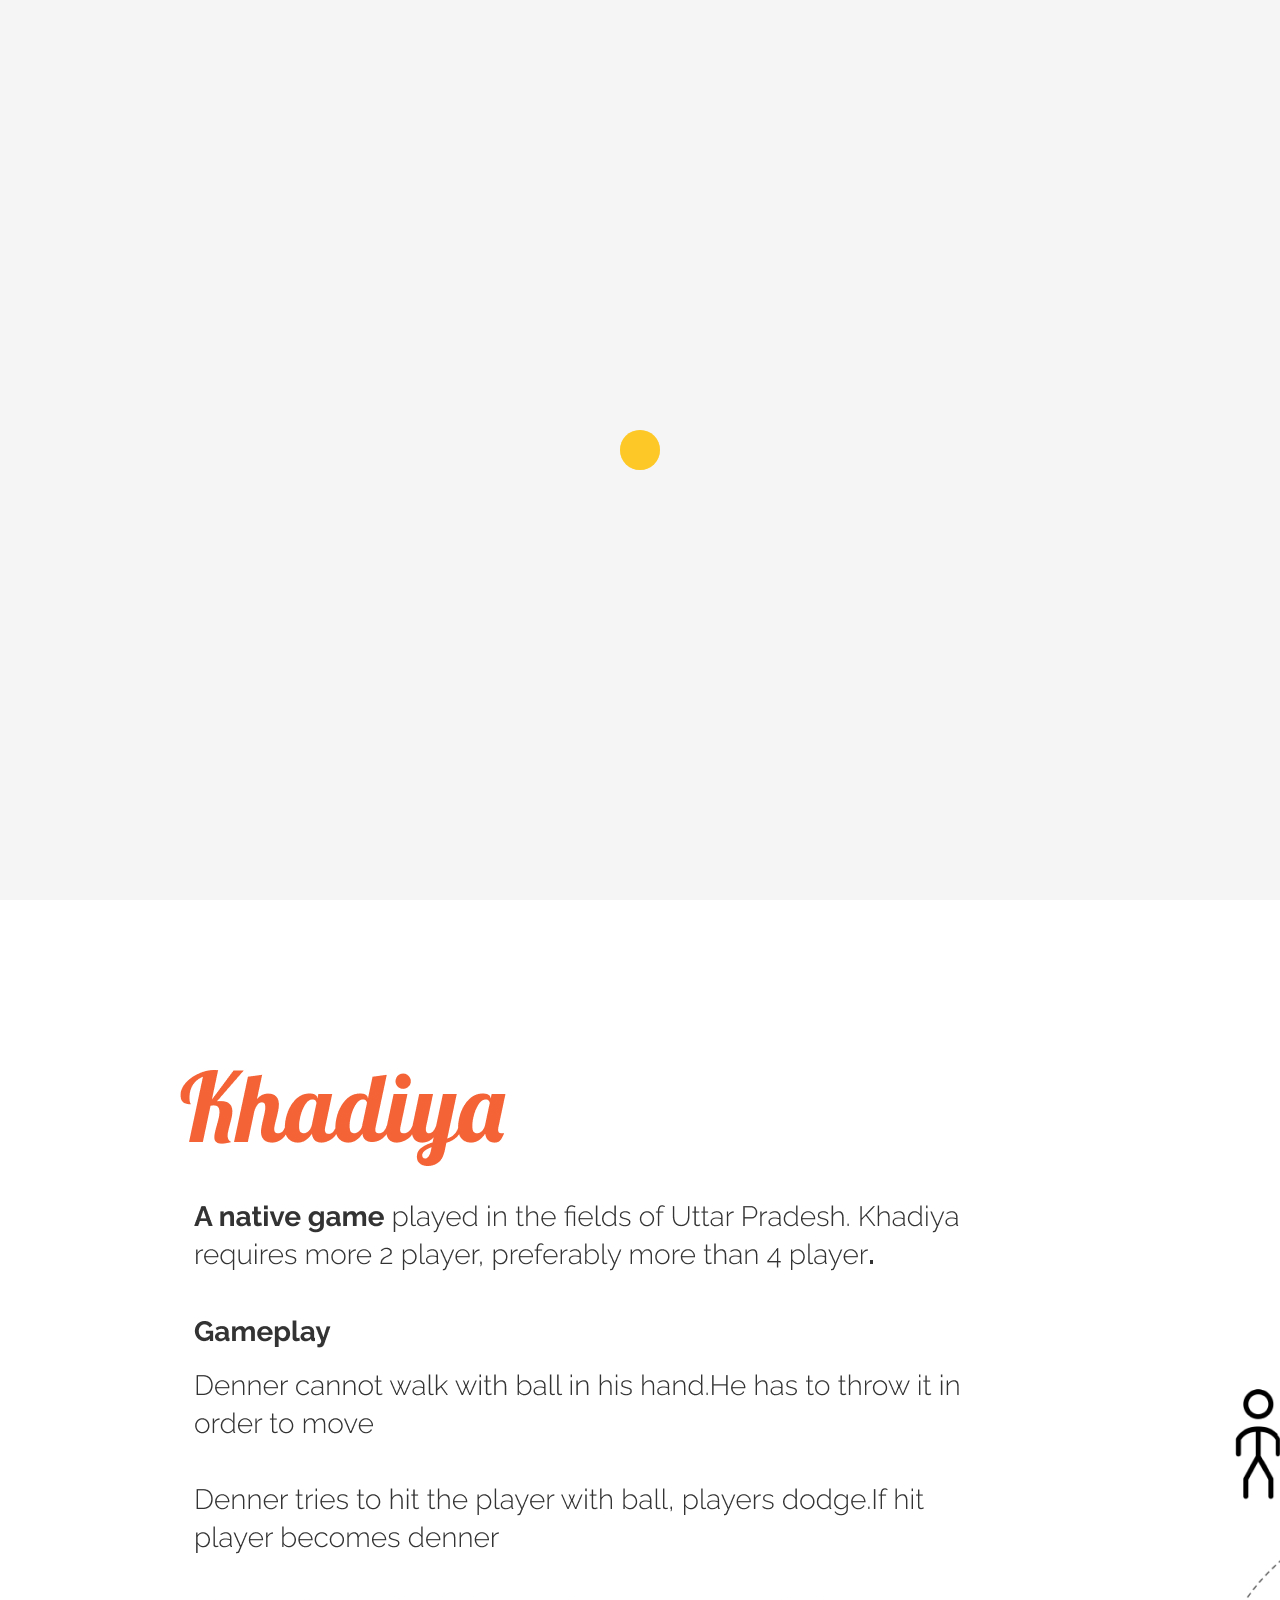
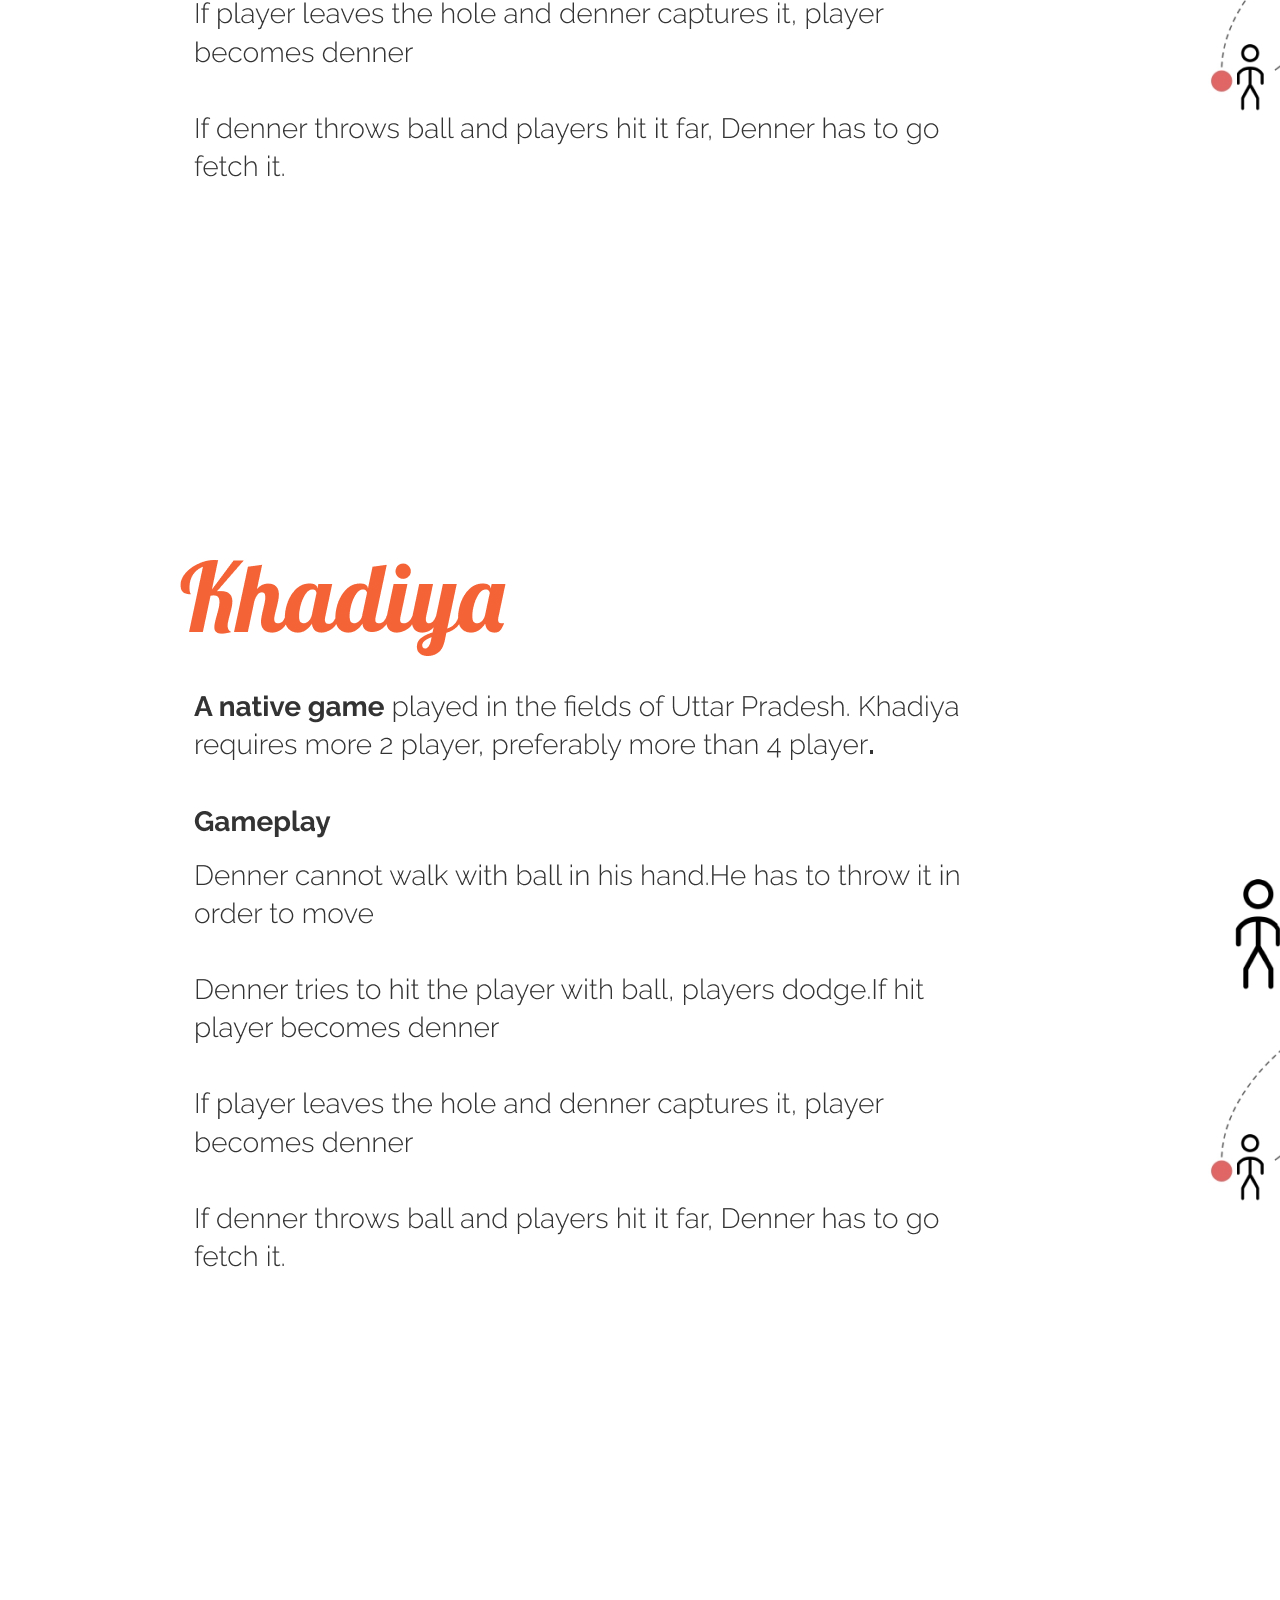
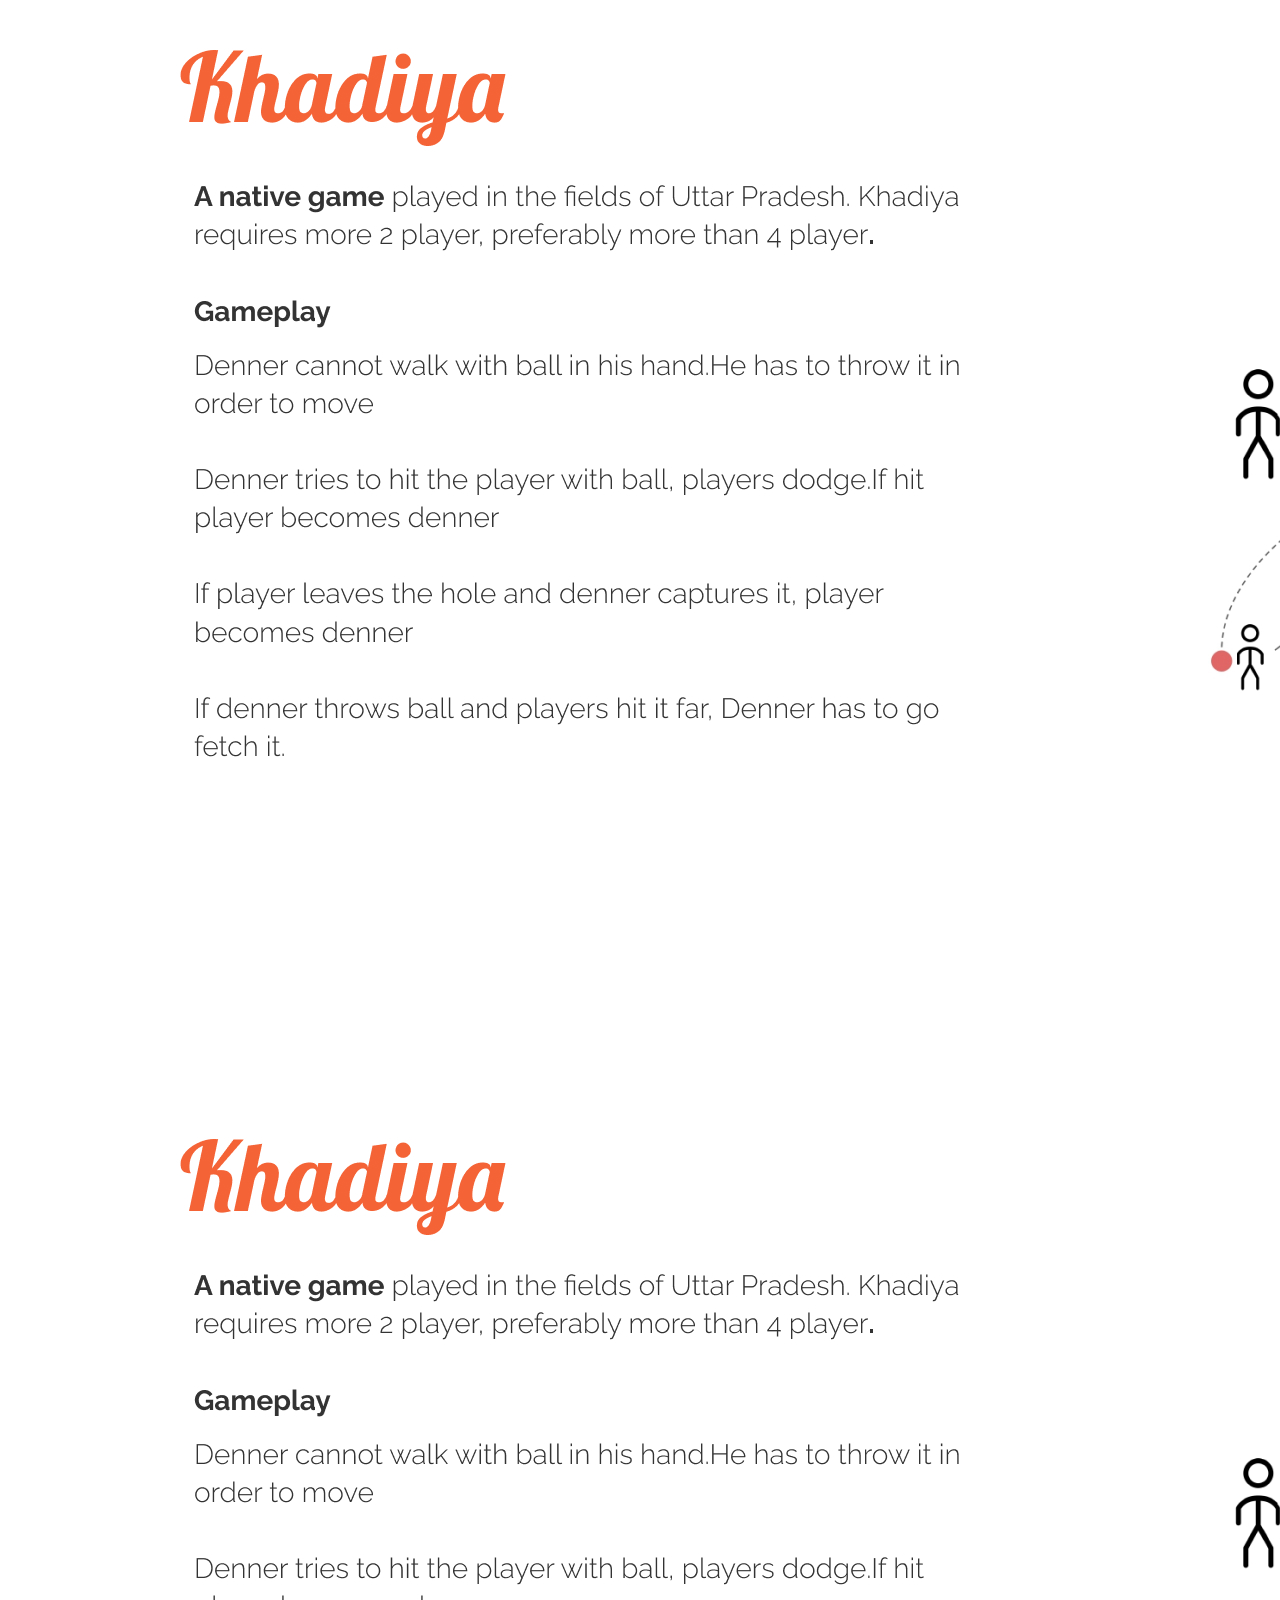
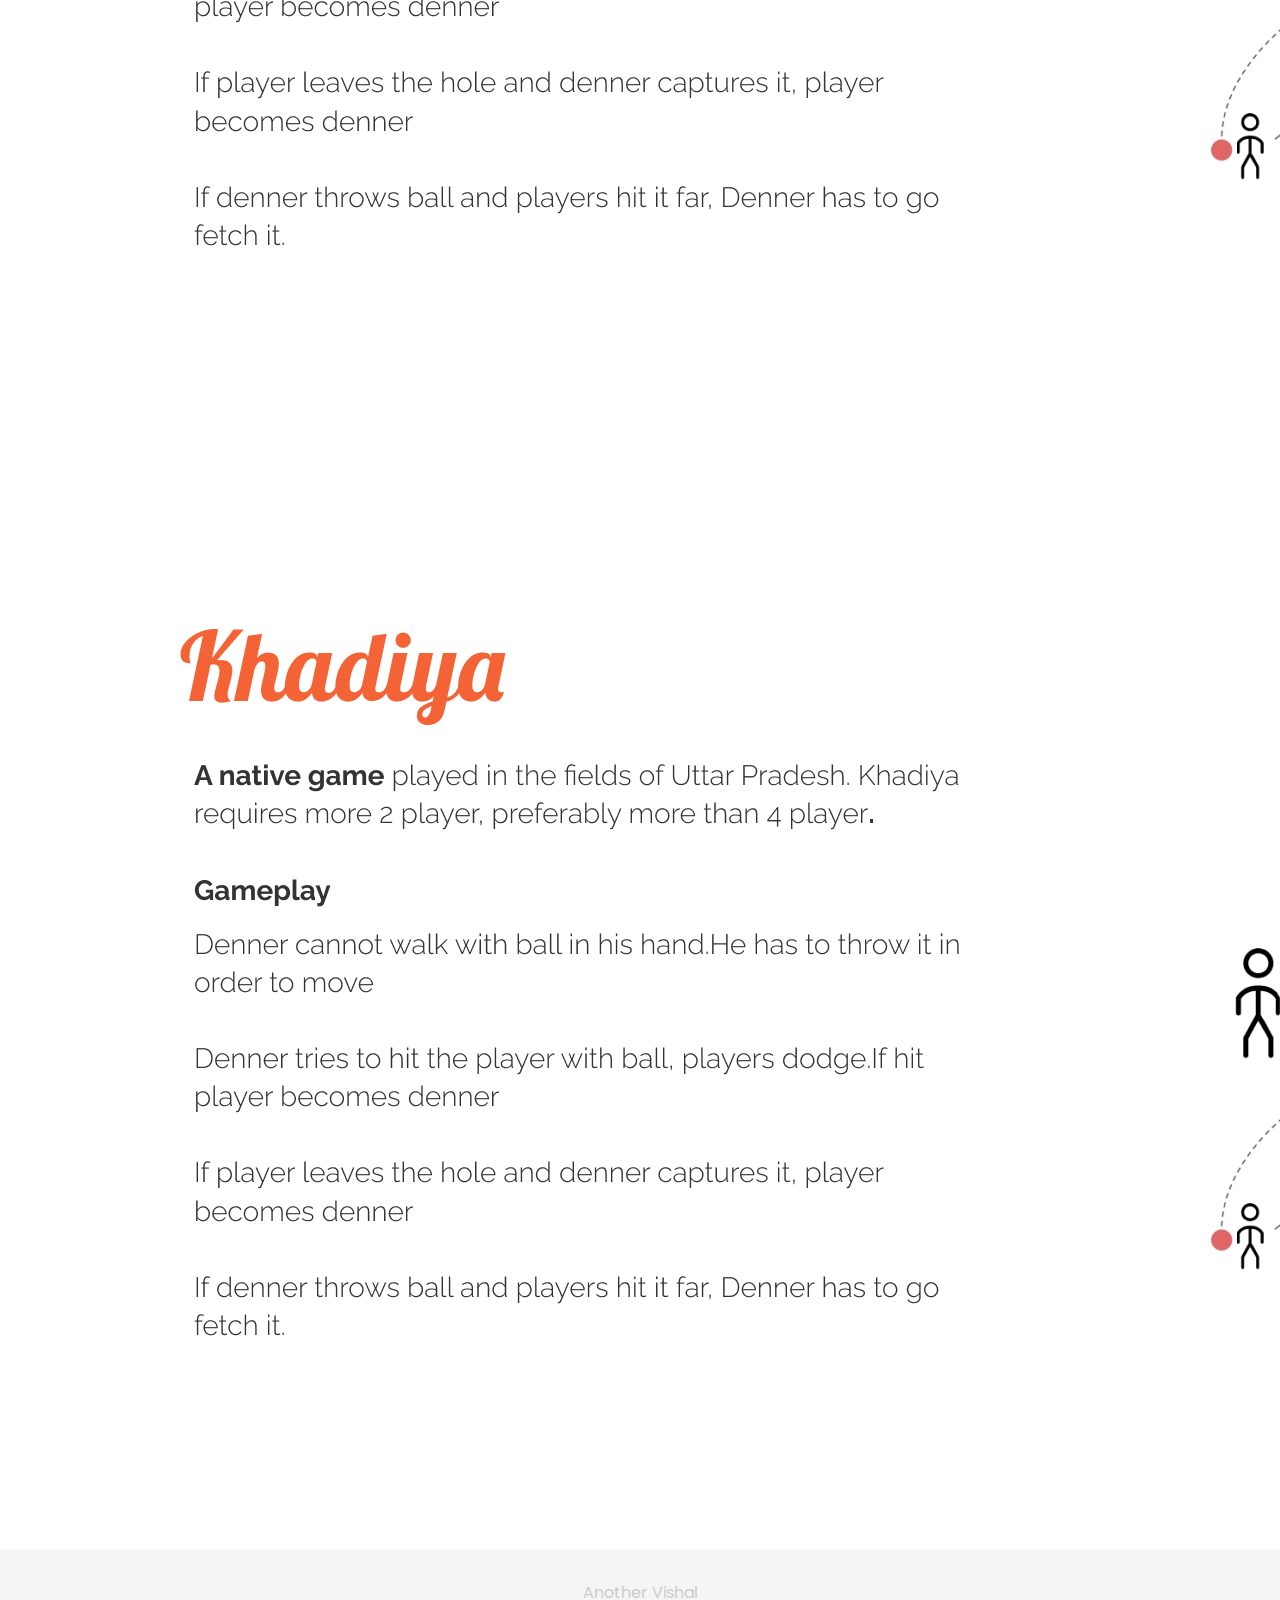
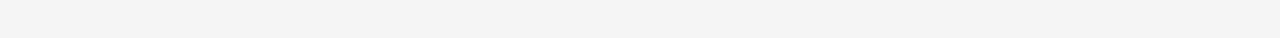
==== commit abbbb6b3: "is it uploading ?" ====
--- a/index.html
+++ b/index.html
@@ -59,17 +59,15 @@
             
             <ul class="nav-menu">
                 <li class="nav-item">
-                    <a href="services.html" class="nav-link">Services</a>
+                    <a href="services.html" class="nav-link">Work</a>
                 </li>
                 <li class="nav-item">
-                    <a href="#" class="nav-link">Blog</a>
+                    <a href="#" class="nav-link">AR experience</a>
                 </li>
                 <li class="nav-item">
                     <a href="#" class="nav-link">About</a>
                 </li>
-                <li class="nav-item">
-                    <a href="#" class="nav-link">Contact</a>
-                </li>
+             
             </ul>
             <div class="hamburger">
                 <span class="bar"></span>
@@ -139,21 +137,7 @@
 
 
 
-               <!-- single work -->
-               <div class="col-md-6 col-sm-12 photography">
-                <a href="single-project.html" class="portfolio_item">
-                    <img src=img/Example.jpg alt="image" class="img-responsive" />
-                    <div class="portfolio_item_hover">
-                        <div class="portfolio-border clearfix">
-                            <div class="item_info">
-                                <span>Photorealistic smartwatch</span>
-                                <em>Photography</em>
-                            </div>
-                        </div>
-                    </div>
-                </a>
-            </div>
-            <!-- end single work -->
+               
             
                   <!-- single work -->
                   <div class="col-md-6 col-sm-12 photography">
@@ -222,7 +206,7 @@
                         <div class="portfolio_item_hover">
                             <div class="portfolio-border clearfix">
                                 <div class="item_info">
-                                    <span>Photorealistic smartwatch</span>
+                                    <span>Photorealistic smartwatch 1</span>
                                     <em>Photography</em>
                                 </div>
                             </div>
--- a/MyNavcss.css
+++ b/MyNavcss.css
@@ -40,9 +40,9 @@
   
     display: flex;
     /* flex-direction: row; */
-    background-color: rgb(255, 255, 255);
+    background-color: rgba(255, 255, 255, 255);
     box-shadow:
-    0 10px 10px rgba(0, 0, 0, 0.05);
+    0 2px 2px rgba(0, 0, 0, 0.05);
 
     justify-content: flex-end;
     align-items: center;
@@ -75,9 +75,9 @@
 }
 
 .nav-link{
-    font-size: 1.6rem;
+    font-size: 1.2rem;
     
-    font-weight: 450;
+    font-weight: 40;
     color: #393939;
     text-transform: uppercase;
     
